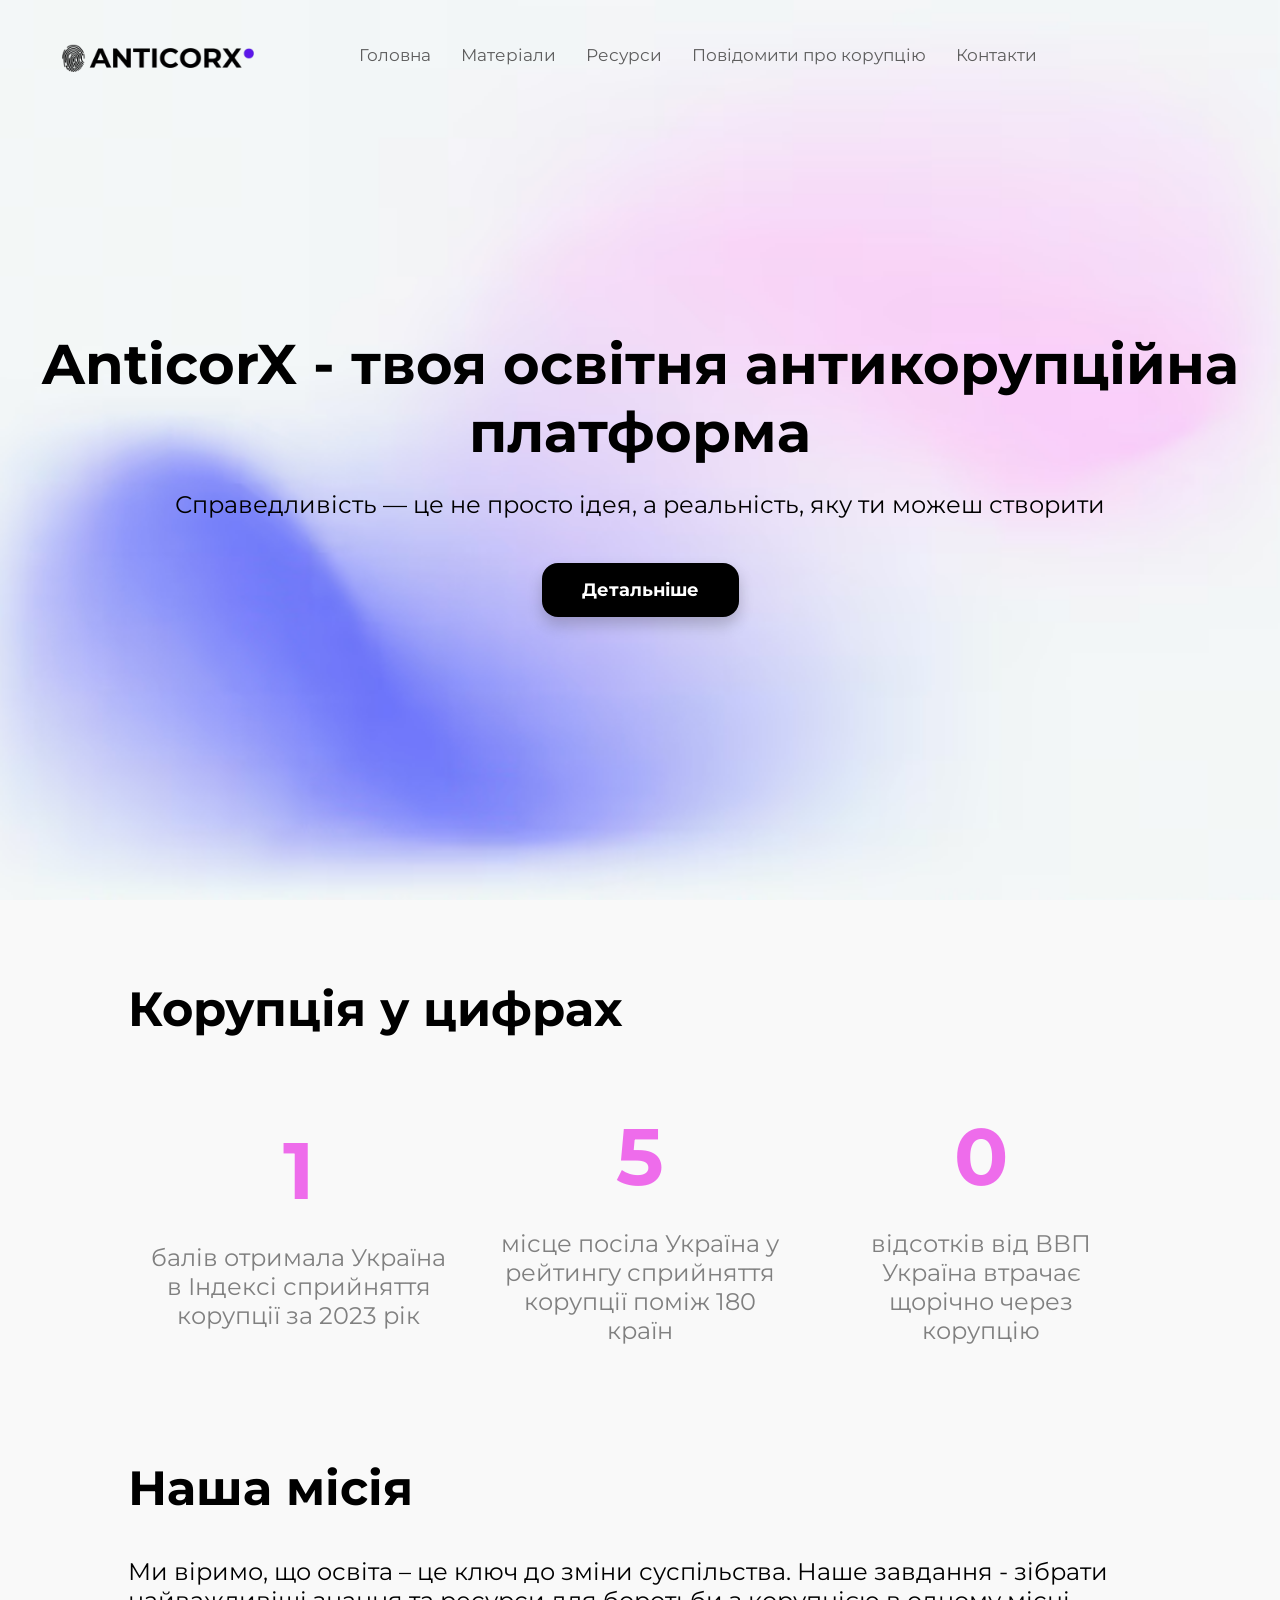
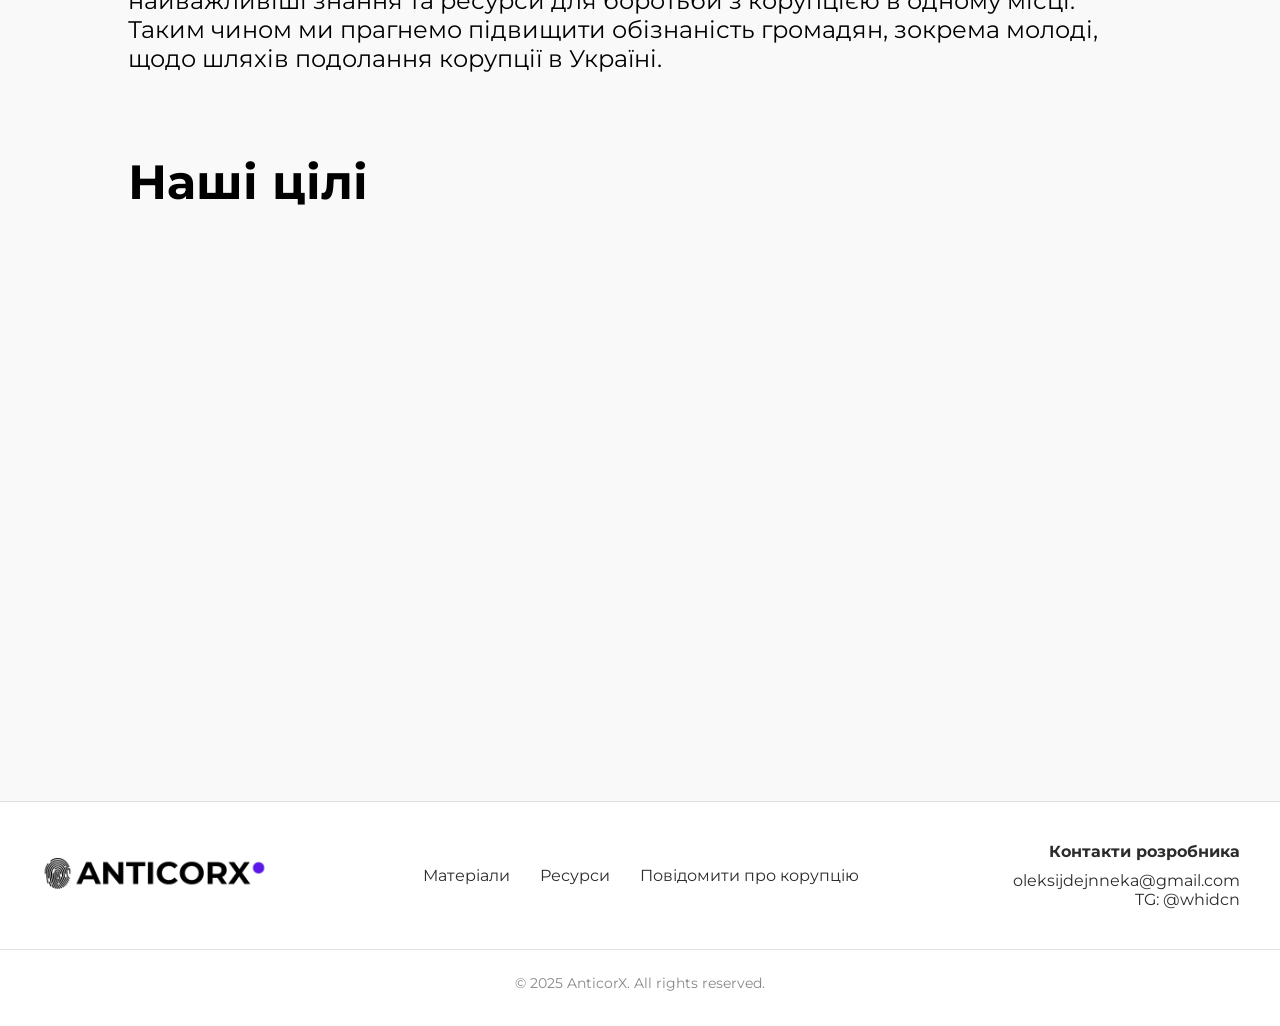
==== index.html @ a689f6eb "Initial commit: AnticorX web-based resource hub" ====
<!DOCTYPE html>
<html lang="uk">

<head>
    <meta charset="UTF-8">
    <meta name="viewport" content="width=device-width, initial-scale=1.0">
    <meta name="google-site-verification" content="HL-OrUdhGPOJaLDS77k-rAVB5PgA0BLqKfHzfxQETfY" />
    <title>AnticorX</title>
    <link rel="stylesheet" href="https://fonts.googleapis.com/css2?family=Montserrat:wght@400;700&display=swap">
    <link rel="stylesheet" href="styles.css">
</head>

<body>
    <header>
        <div class="logo"><a href="index.html"><img src="images/logo.png" alt="AnticorX Logo" width="200px"></a></div>
        <nav>
            <ul>
                
                <li><a href="#" onclick="showMain()">Головна</a></li>
                <li><a href="#" onclick="showMaterials()">Матеріали</a></li>
                <li><a href="#" onclick="showResources()">Ресурси</a></li>
                <li><a href="#" onclick="showReport()">Повідомити про корупцію</a></li>
                <li><a href="#contacts-target" class = "contacts">Контакти</a></li>
            </ul>
        </nav>
        <div class="language-switch">
            <!-- <a href="#" class="lang-switch" data-lang="ua">UA</a> | <a href="#" class="lang-switch" data-lang="en">EN</a> -->
        </div>
    </header>
    <main>
        <div id = "main-content">
            <section class="hero">
                <h1 class="hero-title">AnticorX - твоя освітня антикорупційна платформа</h1>
                <p class="description">
                    Справедливість — це не просто ідея, а реальність, яку ти можеш створити
                </p>
                <a href="#target-element" class="btn"><b>Детальніше</b></a>
            </section>
            
            <section id="target-element" class="content">
                <h2>Корупція у цифрах</h2>
                <section class="corruption-stats">
                    <div class="stat">
                        <div id="lost-amount" class="number">0</div>
                        <p>балів отримала Україна в Індексі сприйняття корупції за 2023 рік</p>
                    </div>
                    <div class="stat">
                        <div id="corruption-rank" class="number">0</div>
                        <p>місце посіла Україна у рейтингу сприйняття корупції поміж 180 країн</p>
                    </div>
                    <div class="stat">
                        <div id="percent-gdp" class="number">0</div>
                        <p>відсотків від ВВП Україна втрачає щорічно через корупцію</p>
                    </div>
                </section>

                <h2>Наша місія</h2>
                <p class = "mission-text">Ми віримо, що освіта – це ключ до зміни суспільства. Наше завдання - зібрати найважливіші знання та ресурси для боротьби з корупцією
                    в одному місці. Таким чином ми прагнемо підвищити обізнаність громадян, зокрема молоді, щодо шляхів подолання корупції в Україні.
                </p>
                <h2>Наші цілі</h2>
                <section class="goals">
                    <ul class="goal-list">
                        <li><span class="goal-number">01</span> <span class="goal-text">Підвищити обізнаність про методи боротьби із корупцією </span></li>
                        <li><span class="goal-number">02</span> <span class="goal-text">Надати доступ до освітніх матеріалів та ресурсів для боротьби з корупцією </span></li>
                        <li><span class="goal-number">03</span> <span class="goal-text">Надати практичні інструменти для боротьби з корупцією </span></li>
                        <li><span class="goal-number">04</span> <span class="goal-text">Підтримувати прозорість і доброчесність у суспільстві </span></li>
                        <li><span class="goal-number">05</span> <span class="goal-text">Надихати інших вирішувати глобальні проблеми </span></li>
                    </ul>
                </section>
            </section>
        </div>

        <div id="materials-content" style="display: none;">
            <h2 class = "materials-heading">Матеріали <span class="title-feature"> 😽 </span> </h2>
            <ul class="materials-list">
                <li>
                    <a href="https://youtu.be/6Ed2f9e9Wv0" target="_blank" class="material-link">
                        <div class="material-item">
                            <div class = "icon-container">
                                <img src="images/maxresdefault.jpg" alt="Video Icon" class="material-icon">
                            </div>
                            <div class="material-text">
                                <span class = "material-type">Відео</span>
                                <div class="material-title">Масштабна корупція в Україні: як знищити зло?</div>
                                <div class="material-description">
                                    За роки незалежності Україна була аутсайдером серед країн світу в Індексі сприйняття корупції. Досягнув свого апогею за
                                    часів Януковича: Україна була на 152 місці серед 180 країн. Ми вважалися найкорумпованішою країною Європи. Цим фактом
                                    вміло користувався Кремль, який через це вішав ярлик “недієздатної держави” та ставив під сумнів і доцільність
                                    української незалежності.
                                    <br><br>
                                    Корупція робила мільярдерами та мільйонерами невелику групу людей і водночас перетворювала на жебраків решту населення.
                                    Ключовий поворот у боротьбі з корупцією в Україні відбувся у 2014 році. Зламало ситуацію активне громадянське
                                    суспільство після Революції Гідності.
                                    <br><br>
                                    Це відео розповідає, чи дійсно Україна не може вилізти з пастки корупції, чи відбулися бодай якісь зміни і що
                                    чекає українців у майбутньому - безвихідь або процвітання.
                                </div>
                            </div>
                        </div>
                    </a>
                </li>
                <li>
                    <a href="https://osvita.diia.gov.ua/courses/from-statement-to-sentence" target="_blank" class="material-link">
                        <div class="material-item">
                            <div class="icon-container">
                                <img src="images/photo_2024-11-14_21-40-44.jpg" alt="Video Icon" class="material-icon">
                            </div>
                            <div class="material-text">
                                <span class="material-type">Освітній серіал</span>
                                <div class="material-title">Від заяви до вироку</div>
                                <div class="material-description">
                                    Серіал складається з 5 серій. Перша має назву “Хто розслідує корупцію в Україні”.
                                    <br>
                                    Завдяки йому ви дізнаєтесь, які органи правопорядку розслідують кримінальні корупційні правопорушення, коли та до кого
                                    варто звертатися. А також на прикладі історії звичайного громадянина зрозумієте, як захиститися від корупції в органах
                                    влади.
                                    <br><br>
                                    На основі конкретної історії всі охочі дізнаються, як має відбуватися розслідування і покарання корупції, і яку роль у
                                    таких розслідуваннях відіграє Національне антикорупційне бюро.
                                    <br><br>
                                    З головним героєм серіалу глядач пройде всі етапи: від повідомлення про корупцію і до винесення вироку судом.
                                </div>
                            </div>
                        </div>
                    </a>
                </li>
                <li>
                    <a href="https://podcasts.nv.ua/podcast/478-sekrety-nabu.html" target="_blank" class="material-link">
                        <div class="material-item">
                            <div class="icon-container">
                                <img src="images/1.jpg" alt="Video Icon" class="material-icon">
                            </div>
                            <div class="material-text">
                                <span class="material-type">Подкаст</span>
                                <div class="material-title">Секрети НАБУ</div>
                                <div class="material-description">
                                    Детективи Національного антикорупційного бюро України (НАБУ) розповідають про свої найгучніші розслідування.
                                    <br><br>
                                    
                                    Кожен тиждень – нове розслідування.
                                    
                                    <br><br>
                                    Ведучий – Олексій Тарасов
                                </div>
                            </div>
                        </div>
                    </a>
                </li>
                <li>
                    <a href="https://www.pravda.com.ua/news/2024/01/30/7439496/" target="_blank" class="material-link">
                        <div class="material-item">
                            <div class="icon-container">
                                <img src="images/304a383-opera--------2024-01-30-111414-cpi_690x387.ti-ukraine_690x387.org_690x387.jpg" alt="Video Icon" class="material-icon">
                            </div>
                            <div class="material-text">
                                <span class="material-type">Стаття</span>
                                <div class="material-title">Індекс сприйняття корупції: Україна показала одну з кращих динамік у світі за рік   </div>
                                <div class="material-description">
                                    36 балів зі 100 можливих отримала Україна в Індексі сприйняття корупції за 2023 рік, і тепер наша країна посідає 104
                                    місце поміж 180 країн.
                                    <br><br>
                                    Зростання України на 3 бали – один із найкращих результатів за минулий рік у світі. Також Україна стала однією з 17
                                    країн в цьогорічному СРІ, що продемонстрували свій найкращий показник за увесь час.
                                    <br><br>
                                    З часів Революції Гідності і початком великого реформування за 10 років Україна додала загалом 11 балів
                                </div>
                            </div>
                        </div>
                    </a>
                </li>
                <li>
                    <!-- <a href="" target="_blank" class="material-link"> -->
                    <div class="material-item">
                        <div class="icon-container">
                            <img src="images/1590145.jpg" alt="Video Icon" class="material-icon">
                        </div>
                        <div class="material-text">
                            <span class="material-type">Фільм</span>
                            <div class="material-title">"Пральня" (The Laundromat, 2019)</div>
                            <div class="material-description">
                                Фільм про корупцію, у якому до рук журналістів потрапили документи, які містять інформацію про офшорні
                                рахунки безлічі нинішніх та колишніх світових
                                лідерів, високопосадовців та відомих людей зі світу мистецтва та спорту.
                            </div>
                        </div>
                    </div>
                    </a>
                </li>
                <li>
                    <a href="https://www.pravda.com.ua/news/2023/10/25/7425617/" target="_blank" class="material-link">
                        <div class="material-item">
                            <div class="icon-container">
                                <img src="images/53e0524-habar690.jpg"
                                    alt="Video Icon" class="material-icon">
                            </div>
                            <div class="material-text">
                                <span class="material-type">Стаття</span>
                                <div class="material-title">Більшість українців бачать позитивні зрушення у боротьбі з корупцією</div>
                                <div class="material-description">
                                    Більшість українців − 59% − вважають, що в Україні дійсно є спроби боротися з корупцією та позитивні зрушення. Водночас
                                    істотна частка респондентів обирали варіант відповіді, що останні справи є свідченням "безнадійної корумпованості
                                    України і позитивних змін немає" (34%)
                                </div>
                            </div>
                        </div>
                    </a>
                </li>   
                
                <li>
                    <a href="https://www.youtube.com/watch?v=Pv_CvkiItFQ" target="_blank" class="material-link">
                        <div class="material-item">
                            <div class="icon-container">
                                <img src="images/maxresdefault (3).jpg" alt="Video Icon" class="material-icon">
                            </div>
                            <div class="material-text">
                                <span class="material-type">Відео</span>
                                <div class="material-title">Приватизація без олігархів: як прозоро продати держвласність?</div>
                                <div class="material-description">
                                    Безпрецедентний успіх – перший онлайн-аукціон з великої приватизації відбувся 18 вересня. Вартість готелю «Україна»
                                    стартувала з 1,05 млрд грн. За лот змагалися три учасники. Переможець запропонував понад 2,5 млрд грн – у 2,4 рази
                                    більше стартової ціни.
                                    <br><br>
                                    Приватизація завжди супроводжувалася високими ризиками. Вона обіцяла оптимізувати державне майно і наповнити бюджет, але
                                    насправді стає ареною, де стикаються інтереси влади та бізнесу. Держава не повинна управляти підприємствами у тих
                                    сферах, де ринок здатен діяти ефективніше. Приватний власник зацікавлений у покращенні свого продукту, щоб конкурувати з
                                    іншими. Для інвесторів важливими є прозорі ринкові умови, зрозумілі правила та реальна можливість змагатися на рівних.
                                    Тому приватизація – це справжня перевірка готовності держави відійти в сторону, віддавши ринку право розподілу ресурсів,
                                    адже саме ринок, а не держава, є найкращим механізмом для цього.
                                    <br><br>
                                    Відео розповідає про нову еру приватизації, де завдяки сучасним технологіям, унікальним інноваційним рішенням, та прозорим
                                    процесам, було створено нові правила гри. Тож, як державні активи можуть стати доступними для кожного інвестора без
                                    корупції, закулісних схем та прихованих інтересів; чи можуть нові підходи до приватизації стимулювати економіку та
                                    створити можливості для залучення інвестицій?
                                </div>
                            </div>
                        </div>
                    </a>
                </li>
                <li>
                    <a href="https://antac.org.ua/news/konfiskovane-mezhyhir-ia-yanukovycha-ta-200-vyrokiv-iakymy-buly-pershi-5-rokiv-roboty-antykorsudu/" target="_blank" class="material-link">
                        <div class="material-item">
                            <div class="icon-container">
                                <img src="images/vaks3-960x720.jpg" alt="Video Icon" class="material-icon">
                            </div>
                            <div class="material-text">
                                <span class="material-type">Стаття</span>
                                <div class="material-title">Конфісковане Межигір’я Януковича та 200+ вироків: якими були перші 5 років роботи Антикорсуду</div>
                                <div class="material-description">
                                    У вересні Вищому антикорупційному суду виповнилось 5 років. ВАКС запрацював у 2019 році. 
                       
                                    До створення ВАКС за 4 роки (з 2016 по 2019) в справах НАБУ суди ухвалили всього 33 вироки, майже всі з яких були
                                    ухвалені на підставі угод про визнання фігурантами своєї вини, і лише 2 вироки – із реальним позбавленням волі. Як
                                    бачимо, за один рік роботи ВАКС ухвалює більше вироків у справах НАБУ, ніж інші суди за 4 роки.
                                </div>
                            </div>
                        </div>
                    </a>
                </li>
                <li>
                    <a href="https://www.youtube.com/watch?v=zDLecfjv47c"
                        target="_blank" class="material-link">
                        <div class="material-item">
                            <div class="icon-container">
                                <img src="images/maxresdefault (4).jpg" alt="Video Icon" class="material-icon">
                            </div>
                            <div class="material-text">
                                <span class="material-type">Відео</span>
                                <div class="material-title">Радянський корупційний спадок | (Анти)корупційні хроніки
                                </div>
                                <div class="material-description">
                                    Корупція в Радянському Союзі була! Саме з того періоду нам відомі такі слова як «блат» і «спекуляція». А боротьба з
                                    корупцією в Союзі часто ставила за мету викорінити незгодних і в цілому працювала на державу, а не на право. Наприклад,
                                    «протидія» розкраданню соціалістичної власності у вигляді сумнозвісного «закон про п’ять колосків» розпочала геноцид
                                    українців — Голодомор 1932-1933 років… До того ж корупція у СРСР породжувала справжні соціальні катаклізми, що зрештою
                                    призвело до його розпаду, а от корупція не зникла, адже передалась у спадок.
                                </div>
                            </div>
                        </div>
                    </a>
                </li>
                <li>
                    <a href="https://www.youtube.com/watch?v=FCQF1kgugWo" target="_blank" class="material-link">
                        <div class="material-item">
                            <div class="icon-container">
                                <img src="images/maxresdefault (5).jpg" alt="Video Icon" class="material-icon">
                            </div>
                            <div class="material-text">
                                <span class="material-type">Відео</span>
                                <div class="material-title">Тисяча замість розвитку. Чому масові виплати не рятують економіку?
                                </div>
                                <div class="material-description">
                                    Здавалося б — "безплатні" гроші це завжди добре. Але українці
                                    прохолодно зустріли цю ініціативу, і не дарма. Звідки взялися гроші на ці виплати? Коштом яких програм їх профінансують?
                                    Чому економісти застерігають про можливе прискорення інфляції? Відео розбирає попередні випадки масових виплат населенню —
                                    від "Юліної тисячі" до COVID-виплат у світі, та аналізує їх реальні наслідки для економіки. Чому популістські роздачі
                                    грошей ніколи не приводили до економічного дива, і які альтернативні шляхи використання цих коштів могли б дати кращий
                                    результат для розвитку України?
                                </div>
                            </div>
                        </div>
                    </a>
                </li>
            </ul>
        </div>

        <div id="resources-content" style="display: none;">
            <h2 class="materials-heading"> Ресурси <span class="title-feature"> 😼 </span></h2>
            <ul class="materials-list">
                <li>
                    <a href="https://antac.org.ua/" target="_blank" class="material-link">
                        <div class="material-item">
                            <div class="icon-container">
                                <img src="images/tspk.png" alt="Video Icon" class="material-icon">
                            </div>
                            <div class="material-text">
                                <!-- <span class="material-type">Відео</span> -->
                                <div class="material-title">Центр Протидії Корупції</div>
                                <div class="material-description">
                                    Центр протидії корупції (ЦПК) — українська громадська організація, створена у 2012 році українським громадським діячем,
                                    головою правління організації Віталієм Шабуніним та виконавчим директором ЦПК Дар'єю Каленюк. Організація фінансується
                                    завдяки підтримці міжнародних донорів.
                                    <br><br>
                                    Напрямки діяльності організації: розробка та адвокатування законопроєктів, ініціювання розгляду законів про Національне
                                    антикорупційне бюро України, контроль над держзакупівлями, виявлення та запобігання корупційних схем під час закупівлі
                                    ліків, контроль над держзакупівлями, створення відкритого держреєстру бенефіціарних власників юридичних осіб та
                                    відкриття доступу до реєстрів майна, запуск системи електронного декларування.
                                    
                                </div>
                            </div>
                        </div>
                    </a>
                </li>

                <li>
                    <a href="https://ti-ukraine.org/" target="_blank" class="material-link">
                        <div class="material-item">
                            <div class="icon-container">
                                <img src="images/images.jpg" alt="Video Icon" class="material-icon">
                            </div>
                            <div class="material-text">
                                <!-- <span class="material-type">Відео</span> -->
                                <div class="material-title">Transparency International Ukraine</div>
                                <div class="material-description">
                                    Transparency International – антикорупційна організація, яку 1993 року в Берліні заснував ексдиректор Світового банку
                                    Пітер Айґен. Зараз головою правління ТІ є Делія Феррейра Рубіо. Transparency International присутня більш ніж у 110
                                    країнах світу. Організація найбільш відома Індексом сприйняття корупції та Глобальним корупційним барометром.
                                    <br><br>
                                    За даними Звіту Global Go To Think Index Tank за 2017 рік, Transparency International була на 51-му місці зі 173 в
                                    рейтингу світових аналітичних центрів (think tanks). І на першому місці серед 65 світових аналітичних установ, що
                                    займаються темою Відкритого та належного урядування.

                
                                </div>
                            </div>
                        </div>
                    </a>
                </li>

                <li>
                    <a href="https://dejure.foundation/" target="_blank" class="material-link">
                        <div class="material-item">
                            <div class="icon-container">
                                <img src="images/Dejure-logo-trasparent-bgd-small.png" alt="Video Icon" class="material-icon">
                            </div>
                            <div class="material-text">
                                <!-- <span class="material-type">Відео</span> -->
                                <div class="material-title">DEJURE Foundation</div>
                                <div class="material-description">
                                    Фундація DEJURE — це аналітичний центр прямої дії, створений у 2016 році для сприяння розвитку правовладдя (верховенства
                                    права) та реформ у сфері правосуддя в Україні.
                                    <br><br>
                                    У назві організації — перші літери слів DEMOCRACY, JUSTICE, REFORMS, з яких складається поняття DE JURE, латиною —
                                    «згідно з правом». Це відображає нашу філософію: справжня демократія в Україні можлива тільки з дієвим правосуддям, шлях
                                    до якого лежить через структурні реформи.
                
                
                                </div>
                            </div>
                        </div>
                    </a>
                </li>

                <li>
                    <a href="https://prozorro.gov.ua/uk" target="_blank" class="material-link">
                        <div class="material-item">
                            <div class="icon-container">
                                <img src="images/images.png" alt="Video Icon" class="material-icon">
                            </div>
                            <div class="material-text">
                                <!-- <span class="material-type">Відео</span> -->
                                <div class="material-title">Prozorro</div>
                                <div class="material-description">
                                    Prozorro — електронна система публічних закупівель, де державні та
                                    комунальні замовники оголошують тендери на закупівлю товарів, робіт і послуг, а представники бізнесу змагаються на
                                    торгах за можливість стати постачальником держави.
                                    <br><br>
                                    З 1 квітня 2016 року система Prozorro є обов'язковою для центральних органів влади та монополістів, а з 1 серпня — для
                                    всіх інших державних замовників.
                
                
                                </div>
                            </div>
                        </div>
                    </a>
                </li>

                <li>
                    <a href="https://dozorro.org/" target="_blank" class="material-link">
                        <div class="material-item">
                            <div class="icon-container">
                                <img src="images/images (1).png" alt="Video Icon" class="material-icon">
                            </div>
                            <div class="material-text">
                                <!-- <span class="material-type">Відео</span> -->
                                <div class="material-title">DOZORRO</div>
                                <div class="material-description">
                                    Моніторинговий портал Dozorro – це платформа, де кожен учасник системи (постачальник, замовник, контролюючий орган,
                                    громадянин) може дати зворотній зв’язок державному замовнику чи постачальнику, обговорити та оцінити умови конкретної
                                    закупівлі, проаналізувати закупівлі окремого державного органу чи установи, підготувати та подати офіційне звернення до
                                    контролюючих органів та багато іншого.
                
                
                                </div>
                            </div>
                        </div>
                    </a>
                </li>

                <li>
                    <a href= "https://youcontrol.com.ua/" target="_blank" class="material-link">
                        <div class="material-item">
                            <div class="icon-container">
                                <img src="images/images (2).png" alt="Video Icon" class="material-icon">
                            </div>
                            <div class="material-text">
                                <!-- <span class="material-type">Відео</span> -->
                                <div class="material-title">YouControl</div>
                                <div class="material-description">
                                    YouControl — українська аналітична онлайн-система для бізнесової аналітики, конкурентної розвідки та перевірки
                                    контрагентів. Також однойменна українська ІТ-компанія, що розробила та розвиває цю систему та сервіси на основі
                                    відкритих даних.
                
                
                                </div>
                            </div>
                        </div>
                    </a>
                </li>

                <li>
                    <a href="https://opendatabot.ua/" target="_blank" class="material-link">
                        <div class="material-item">
                            <div class="icon-container">
                                <img src="images/vertical.png" alt="Video Icon" class="material-icon">
                            </div>
                            <div class="material-text">
                                <!-- <span class="material-type">Відео</span> -->
                                <div class="material-title">OpenDataBot</div>
                                <div class="material-description">
                                    Опендатабот — це українська компанія, що надає доступ до державних даних з основних публічних реєстрів
                                    для громадян та бізнесу.
                                    
                                    Для громадян доступні сервіси сповіщень про борги та суди, перевірка даних для захисту від шахраїв, перевірка транспорту
                                    та нерухомості.
                                    <br><br>

                                    На базі Опендатабот створюються різноманітні ІТ-сервіси, які дозволяють захистити компанії від рейдерських захоплень,
                                    контролювати контрагентів та турбуватися про співробітників. Дані платформи доступні через API в будь-яких CRM/ERP
                                    системах.
                
                
                                </div>
                            </div>
                        </div>
                    </a>
                </li>

                <li>
                    <a href="https://nazk.gov.ua/uk/" target="_blank" class="material-link">
                        <div class="material-item">
                            <div class="icon-container">
                                <img src="images/logo (1).png" alt="Video Icon" class="material-icon">
                            </div>
                            <div class="material-text">
                                <!-- <span class="material-type">Відео</span> -->
                                <div class="material-title">Національне агентство з питань запобігання корупції</div>
                                <div class="material-description">
                                    Національне агентство з питань запобігання корупції (НАЗК) — центральний орган виконавчої влади України зі спеціальним
                                    статусом, який забезпечує формування та реалізує державну антикорупційну політику.
                                    <br><br>
                                    Національне агентство з питань запобігання корупції має превентивну функцію, зокрема щодо перевірки декларацій державних
                                    службовців і стилю їх життя, розкриття будь-якої інформації з приводу фактів корупції чи зловживання посадою. Запуск
                                    роботи антикорупційного агентства було однією з вимог Європейського Союзу для безвізового режиму з Україною.
                
                                </div>
                            </div>
                        </div>
                    </a>
                </li>

                <li>
                    <a href="https://nabu.gov.ua/" target="_blank" class="material-link">
                        <div class="material-item">
                            <div class="icon-container">
                                <img src="images/nab_logo_ua.jpg" alt="Video Icon" class="material-icon">
                            </div>
                            <div class="material-text">
                                <!-- <span class="material-type">Відео</span> -->
                                <div class="material-title">Національне антикорупційне бюро України</div>
                                <div class="material-description">
                                    Націона́льне антикорупці́йне бюро́ Украї́ни (НАБУ) — центральний орган виконавчої влади із спеціальним статусом, на
                                    який покладається попередження, виявлення, припинення, розслідування та розкриття корупційних та інших кримінальних
                                    правопорушень, віднесених до його підслідності, а також запобігання вчиненню нових.
                                    <br><br>
                
                                </div>
                            </div>
                        </div>
                    </a>
                </li>

                <li>
                    <a href="https://clarity-project.info/" target="_blank" class="material-link">
                        <div class="material-item">
                            <div class="icon-container">
                                <img src="images/images (3).png" alt="Video Icon" class="material-icon">
                            </div>
                            <div class="material-text">
                                <!-- <span class="material-type">Відео</span> -->
                                <div class="material-title">Clarity Project</div>
                                <div class="material-description">
                                    Clarity Project - це одна з найбільших в Україні аналітичних платформ на базі відкритих даних, якою щомісяця
                                    користується біля 600 тисяч відвідувачів.
                
                
                                </div>
                            </div>
                        </div>
                    </a>
                </li>

            </ul>
        </div>

        
            <div id="report-content" style = "display: none;">
                <section id="target-element" class="content">
                    <br></br>
                    <h2>🛡️ Зупини корупцію</h2>
                    <p class = "report-content">
                        
                        Якщо ти став свідком корупції або маєш докази зловживань — не мовчи.
                        Твій голос може змінити систему. AnticorX допомагає зробити це безпечно, грамотно й ефективно.
                    </p>
                    <h2>🔍 Як повідомити</h2>
                    <p class="report-content">
                        
                        1. Підготуй короткий опис події: хто, що, коли, де і як сталося.
                        <br><br>
                        
                        2. Додай докази, якщо маєш — фото, документи, переписку чи відео.
                        
                        <br><br>
                        3. Вибери, як подати повідомлення:
                        <br><br>
                        Анонімно через офіційний портал НАЗК: <br>
                        👉 <a href = "https://whistleblowers.nazk.gov.ua/#/" target="_blank"> Єдиний портал повідомлень викривачів (НАЗК)</a>
                        <br><br>
                        До Національного антикорупційного бюро (НАБУ): <br>
                        👉 <a href="https://nabu.gov.ua/activity/nayposhyrenishi-zapytannya/povidomlennia-pro-kriminalni-pravoporushennia-abo-neobgruntovani-aktivi/" target="_blank">Форма повідомлення на сайті НАБУ </a>
                        <br><br>
                        Або надішли електронного листа до НАЗК: <br>
                        📧 anticor_reports@nazk.gov.ua
                    </p>
                    <h2>⚙️ Як захистити себе</h2>
                    <p class="report-content">
                    
                        Ти маєш право на анонімність — офіційні органи зобов’язані не розголошувати твої дані.

                        <br><br>
                    
                        Якщо ти викривач, держава гарантує захист від переслідування (згідно із Законом України «Про запобігання корупції»).

                    
                        <br><br>
                        Не надсилай фото чи документи, що містять твої особисті дані, якщо хочеш залишитися анонімним.
                        <br><br>
                        Можеш видалити метадані з фото перед надсиланням (EXIF-дані).
                    </p>
                    <h2>🧩 Поради для ефективного повідомлення</h2>
                    <p class="report-content">
                    
                        Будь конкретним і стислим: тільки факти, без емоцій.

                        <br><br>
                    
                        Якщо маєш документи — вкажи джерело (наприклад: «копія наказу №_ від _»).
                    
                        <br><br>
                        Збережи копії доказів у себе.
                        <br><br>
                        Не повідомляй неправдиву інформацію — це може мати правові наслідки.
                    </p>
                    <h2>❓ Часті запитання</h2>
                    <p class="report-content">
                    
                        Чи можу я залишитися анонімним? <br>
                        Так. Ти можеш подати повідомлення без вказівки імені чи контактів.
                        <br><br>
                    Чи нададуть мені статус викривача? <br>
                    Так, якщо ти розкрив інформацію про корупційне правопорушення і готовий ідентифікувати себе. Детальніше на сайті НАЗК.

                    
                        <br><br>
                        Скільки часу розглядають повідомлення?<br>
                        Зазвичай попередній розгляд займає до 10 днів, але офіційні органи можуть продовжити перевірку при необхідності.
                    </p>
                    <h2>⚖️ Відмова від відповідальності</h2>
                    <p class="report-content">
                    
                        AnticorX — незалежна просвітницька платформа.
                        Ми не є державним органом і не здійснюємо офіційних розслідувань.
                        Ми допомагаємо громадянам правильно та безпечно підготувати повідомлення і звернутися до компетентних органів.
                     </p>
                 </section>
            </div>
        

    </main>
    

    <footer>
        <div id = "contacts-target" class="footer-content">
            <div class="footer-logo">
                <a href="index.html"><img src="images/logo.png" alt="AnticorX Logo"></a>
            </div>
            <div class="footer-links">
                <ul>
                    <li><a href="#" onclick="showMaterials()">Матеріали</a></li>
                    <li><a href="#" onclick="showResources()">Ресурси</a></li>
                    <li><a href="#" onclick="showReport()">Повідомити про корупцію</a></li>
                </ul>
            </div>
            <div class="footer-contact">
                <p>Контакти розробника</p>
                <a href="mailto:oleksijdejnneka@gmail.com">oleksijdejnneka@gmail.com</a>
                <br>
                 TG: <a href="https://t.me/whidcn">@whidcn </a>
            </div>
        </div>
        <div class="footer-bottom">
            <p>&copy; 2025 AnticorX. All rights reserved.</p>
        </div>
    </footer>


    <script src="script.js"></script>
    <script>
        // Header scroll animation
        document.addEventListener('scroll', function () {
                const header = document.querySelector('header');
                if (window.scrollY > 0) {
                    header.classList.add('scrolled');
                } else {
                    header.classList.remove('scrolled');
                }
            });
            
        // Кнопка Детальніше
        document.querySelector('.btn').addEventListener('click', function (e) {
                e.preventDefault();
                const targetElement = document.querySelector(this.getAttribute('href'));
                const offset = 110; // Відступ від верху

                window.scrollTo({
                    top: targetElement.offsetTop - offset,
                    behavior: 'smooth'
                });
            });
        
        // Кнопка контакти
        document.querySelector('.contacts').addEventListener('click', function (e) {
                e.preventDefault();
                const targetElement = document.querySelector(this.getAttribute('href'));
                const offset = 110; // Відступ від верху

                window.scrollTo({
                    top: targetElement.offsetTop - offset,
                    behavior: 'smooth'
                });
            });

        // Функція для анімації підрахунку цифр
            function animateValue(id, start, end, duration) {
                let startTimestamp = null;
                const step = (timestamp) => {
                    if (!startTimestamp) startTimestamp = timestamp;
                    const progress = Math.min((timestamp - startTimestamp) / duration, 1);
                    document.getElementById(id).innerText = Math.floor(progress * (end - start) + start);
                    if (progress < 1) {
                        window.requestAnimationFrame(step);
                    }
                };
                window.requestAnimationFrame(step);
            }

            // Функція для запуску анімації при потраплянні в зону видимості
            function onIntersection(entries, observer) {
                entries.forEach(entry => {
                    if (entry.isIntersecting) {
                        animateValue("lost-amount", 0, 36, 2000);  // 5 мільярдів
                        animateValue("corruption-rank", 0, 104, 2000);  // 122 місце
                        animateValue("percent-gdp", 0, 10, 2000);  // 10% ВВП
                        observer.disconnect();  // Вимикаємо спостерігач після виконання
                    }
                });
            }

            // Налаштування Intersection Observer
            document.addEventListener('DOMContentLoaded', function () {
                const observer = new IntersectionObserver(onIntersection, {
                    threshold: 0.5  // Запускати анімацію, коли 50% секції видно
                });

                // Початок спостереження за секцією з цифрами
                const statsSection = document.querySelector('.corruption-stats');
                observer.observe(statsSection);
            });
            
            // Mission animation
            document.addEventListener('DOMContentLoaded', function () {
                    const missionText = document.querySelector('.mission-text');

                    function handleScroll() {
                        const rect = missionText.getBoundingClientRect();
                        if (rect.top < window.innerHeight && rect.bottom >= 0) {
                            missionText.classList.add('in-view');
                        }
                    }

                    window.addEventListener('scroll', handleScroll);
                    handleScroll(); // To check initial position
                });

            // Goals animation
            document.addEventListener('DOMContentLoaded', function () {
                    const goalItems = document.querySelectorAll('.goal-list li');

                    function handleScroll() {
                        goalItems.forEach((item) => {
                            const rect = item.getBoundingClientRect();
                            if (rect.top < window.innerHeight && rect.bottom >= 0) {
                                item.classList.add('in-view');
                            }
                        });
                    }

                    window.addEventListener('scroll', handleScroll);
                    handleScroll(); // To check initial position
                });
            
            // Hide main content and show materials content
            function showMain() {
                    document.getElementById("main-content").style.display = "block";
                    document.getElementById("materials-content").style.display = "none";
                    document.getElementById("resources-content").style.display = "none";
                    document.getElementById("report-content").style.display = "none";
                }

            function showMaterials() {
                    document.getElementById("resources-content").style.display = "none";
                    document.getElementById("main-content").style.display = "none";
                    document.getElementById("materials-content").style.display = "block";
                    document.getElementById("report-content").style.display = "none";
                    
                }

            // Hide all the content and show resources content
            function showResources() {
                    document.getElementById("main-content").style.display = "none";
                    document.getElementById("materials-content").style.display = "none";
                    document.getElementById("resources-content").style.display = "block";
                    document.getElementById("report-content").style.display = "none";
                }
            
            // Hide all the content and show report content
            function showReport() {
                    
                    document.getElementById("materials-content").style.display = "none";
                    document.getElementById("resources-content").style.display = "none";
                    document.getElementById("main-content").style.display = "none";
                    document.getElementById("report-content").style.display = "block";
                }



    </script>
</body>

</html>
---- styles.css ----
body {
    font-family: 'Montserrat', Arial, sans-serif;
    margin: 0;
    padding: 0;
    /* background: linear-gradient(180deg, #ee6ceb, #3cacdc); */
    /* background-image: url('gr.png'); */
    /* background-size: 400% 400%;
    animation: gradient 100s ease infinite;
    height: 100vh; */
    background-size: cover;
    background-position: bottom 10px right 20px;
    background-repeat: no-repeat;
}

header,
nav,
.hero,
.content,
.btn {
    font-family: 'Montserrat', Arial, sans-serif;
}

@keyframes gradient {
    0% {
        background-position: 0% 50%;
    }

    50% {
        background-position: 100% 50%;
    }

    100% {
        background-position: 0% 50%;
    }
}

header {
    position: fixed;
    width: 100%;
    top: 0;
    left: 0;
    background-color: transparent;
    display: flex;
    justify-content: space-between;
    align-items: center;
    padding: 10px 20px;
    transition: background-color 0.3s ease, top 0.3s ease, box-shadow 0.3s ease;
    height: 6rem;
    padding: .6rem .6rem .6rem 2.4rem;
    border-radius: 0;
    box-shadow: none;
    z-index: 1000;
}

header.scrolled {
    background-color: white;
    top: 35px;
    border-radius: 30px;
    box-shadow: 0 55rem 22rem #00000003, 0 31rem 19rem #0000000d, 0 14rem 14rem #00000017, 0 0rem 7.5rem #0000001a, 0 0 #0000001a;
    margin-left: 35px;
    height: 10%;
    width: 92%;
    .language-switch {
        margin-right: 1.5%;
    }
    .logo {
        margin-left: 0;
        
    }
    nav ul li a { 
        color: black;
    }
    .language-switch a { 
        color: black;
    }
    nav ul li a::before { 
        background-color: black;
    }    
}

.logo {
    margin-left: 20px;
    margin-top: 5px;
    /* width: 75px; */
}



nav {
    flex-grow: 1;
    text-align: center;
    padding-right: 90px;
}

nav ul {
    list-style: none;
    display: flex;
    justify-content: center;
    margin: 0;
    padding: 0;
}

nav ul li {
    margin: 0 15px;
    position: relative;
}

nav ul li a {
    text-decoration: none;
    color: rgb(93, 93, 93);
    /* color: black; */
    font-size: 17px;
    position: relative;
    display: inline-block;
    padding-bottom: 5px;
}

nav ul li a::before {
    content: '';
    position: absolute;
    left: 0;
    bottom: 0;
    width: 100%;
    height: 2px;
    background-color: rgb(93, 93, 93);
    transform: scaleX(0);
    transform-origin: bottom right;
    transition: transform 0.3s ease;
}

nav ul li a:hover::before {
    transform: scaleX(1);
    transform-origin: bottom left;
}

.language-switch {
    font-size: 18px;
    margin-right: 90px;
}

.language-switch a {
    text-decoration: none;
    color: gray;
    margin: 0 5px;
}

.hero {
    display: flex;
    flex-direction: column;
    justify-content: center;
    align-items: center;
    height: 100vh;
    background-image: url('images/gr.png');
    background-size: cover;
    background-position: top;
    background-repeat: no-repeat;
    color: black;
    text-align: center;
}

.hero h1 {
    font-size: 56px;
    margin-bottom: 24px;
}


.hero.lang-en {
    display: none;
}

.hero.lang-ua {
    display: flex;
}

.description {
    font-size: 24px;
    margin-top: 0;
    margin-bottom: 44px;
}

.btn {
    padding: 16px 40px;
    font-size: 18px;
    color: white;
    background-color: black;
    text-decoration: none;
    border-radius: 16px;
    transition: background-color 0.3s ease, transform 0.3s ease, box-shadow 0.3s ease;
    position: relative;
    box-shadow: 0 8px 15px rgba(0, 0, 0, 0.2);
}

.btn:hover {
    background-color: white;
    color: black;
    transform: translateY(-5px);
    box-shadow: 0 16px 30px rgba(0, 0, 0, 0.2);
}

.content {
    padding-left: 10%;
    padding-right: 10%;
    padding-top: 40px;
    padding-bottom: 40px;
    background-color: #f9f9f9;
}

.content h2 {
    font-size: 48px;
    margin-bottom: 40px;
}

.content p {
    font-size: 24px;
    padding-bottom: 40px;
}

.corruption-stats {
    display: flex;
    justify-content: space-around;
    align-items: center;
    text-align: center;
    margin: 50px 0;
}

.stat {
    flex: 1;
    margin: 20px;
    margin-bottom: 0;
    font-size: 16px;
    color: grey;
}

.number {
    font-size: 80px;
    color: #ee6ceb;
    margin-bottom: 10px;
    font-weight: bold;
}

/* Mission */
.mission-text {
    opacity: 0;
    filter: blur(10px);
    transition: opacity 0.6s ease, filter 0.6s ease;
}

.mission-text.in-view {
    opacity: 1;
    filter: blur(0);
}

/* Goals */
.goals {
    padding: 20px;
}

.goals h2 {
    font-size: 20px;
    color: #000;
}

.goal-list {
    list-style: none;
    padding: 0;
    margin: 0;
}

.goal-list li {
    display: flex;
    align-items: flex-start;
    font-size: 24px;
    color: #333;
    margin-bottom: 24px;
    opacity: 0;
    transform: translateY(50px);
    transition: opacity 0.6s ease, transform 0.6s ease;
}

.goal-number {
    font-weight: bold;
    font-size: 56px;
    color: blueviolet;
    margin-right: 24px;
    margin-bottom: 0px;
}

.goal-text {
    flex-grow: 1;
    margin-top: 20px;
}

.goal-list li.in-view {
    opacity: 1;
    transform: translateY(0);
}

/* Footer */
footer {
    background-color: #ffffff;
    color: #2c2c2c;
    padding: 20px 0;
    text-align: center;
    border-top: 1px solid #e0e0e0;
}

.footer-content {
    display: flex;
    justify-content: space-between;
    align-items: center;
    flex-wrap: wrap;
    padding: 20px 40px;
    max-width: 1200px;
    margin: 0 auto;
}

.footer-logo img {
    max-height: 32px;
}

.footer-links ul {
    list-style: none;
    padding: 0;
    margin: 0;
    display: flex;
    justify-content: center;
    gap: 30px;
}

.footer-links ul li {
    margin: 0;
}

.footer-links ul li a {
    color: #2c2c2c;
    text-decoration: none;
    transition: color 0.3s ease;
}

.footer-links ul li a:hover {
    color: #ee6ceb;
}

.footer-contact {
    text-align: right;
}

.footer-contact p {
    margin: 0 0 10px;
    font-weight: bold;
}

.footer-contact a {
    color: #2c2c2c;
    text-decoration: none;
    transition: color 0.3s ease;
}

.footer-contact a:hover {
    color: #ee6ceb;
}

.footer-bottom {
    border-top: 1px solid #e0e0e0;
    padding-top: 10px;
    margin-top: 20px;
    font-size: 14px;
    color: #888888;
}

.materials-content {
    margin-top: 200%;
    padding-left: 10%;
     padding-right: 10%;
    padding-bottom: 40px;
        background-color: #f9f9f9;
        
}

.materials-heading {
    font-size: 48px;
    margin-top: 120px;
    padding-left: 10%;
    padding-right: 10%;
    padding-bottom: 16px;
    text-align: center;
}

.materials-list {
    list-style: none;
    padding: 0;
    padding-left: 10%;
    padding-right: 10%;
}

.material-link {
    text-decoration: none;
    color: inherit;
}

.material-item {
    display: flex;
    align-items: center;
    padding: 30px 25px;
    border: 1px solid #e0e0e0;
    border-radius: 15px;
    margin-bottom: 20px;
    background-color: #fff;
    transition: box-shadow 0.3s ease, transform 0.3s ease;
    /* height: 200px; */
    /* overflow-y: auto; */
    height: 248px;

    /* Increase height */
}

.material-item:hover {
    box-shadow: 0px 6px 12px rgba(0, 0, 0, 0.1);
    transform: translateY(-4px);
}

.material-icon {
    /* width: 332px; */
    height: 200px;
    width: auto;
    margin-right: 20px;
    border-radius: 15px; /* Округляє краї фото */
    object-fit: cover;
    overflow: hidden;
}

.material-text {
    display: flex;
    flex-direction: column;
    justify-content: center;
    padding-left: 16px;
    max-height: 248px;
}


.material-type {
    font-size: 16px;
    color: #555;
        margin-bottom: 10px;
}

.material-title {
    font-size: 22px;
    font-weight: bold;
    color: #0073e6;
    margin-bottom: 10px;
}

.material-description {
    font-size: 17px;
    overflow-y: auto;
    line-height: 1.6;
    padding-right: 1px;
    /* Increase line spacing */
    
}

.material-description::-webkit-scrollbar {
    width: 8px;
    background-color: #f5f5f5;
    /* Колір фону прокрутки */
    border-radius: 10px;
}

.material-description::-webkit-scrollbar-thumb {
    background-color: #c0c0c0;
    /* Колір смуги прокрутки */
    border-radius: 10px;
}

.material-description::-webkit-scrollbar-thumb:hover {
    background-color: #909090;
    /* Колір смуги при наведенні */
}

.title-feature {
    font-size: 32px;
}
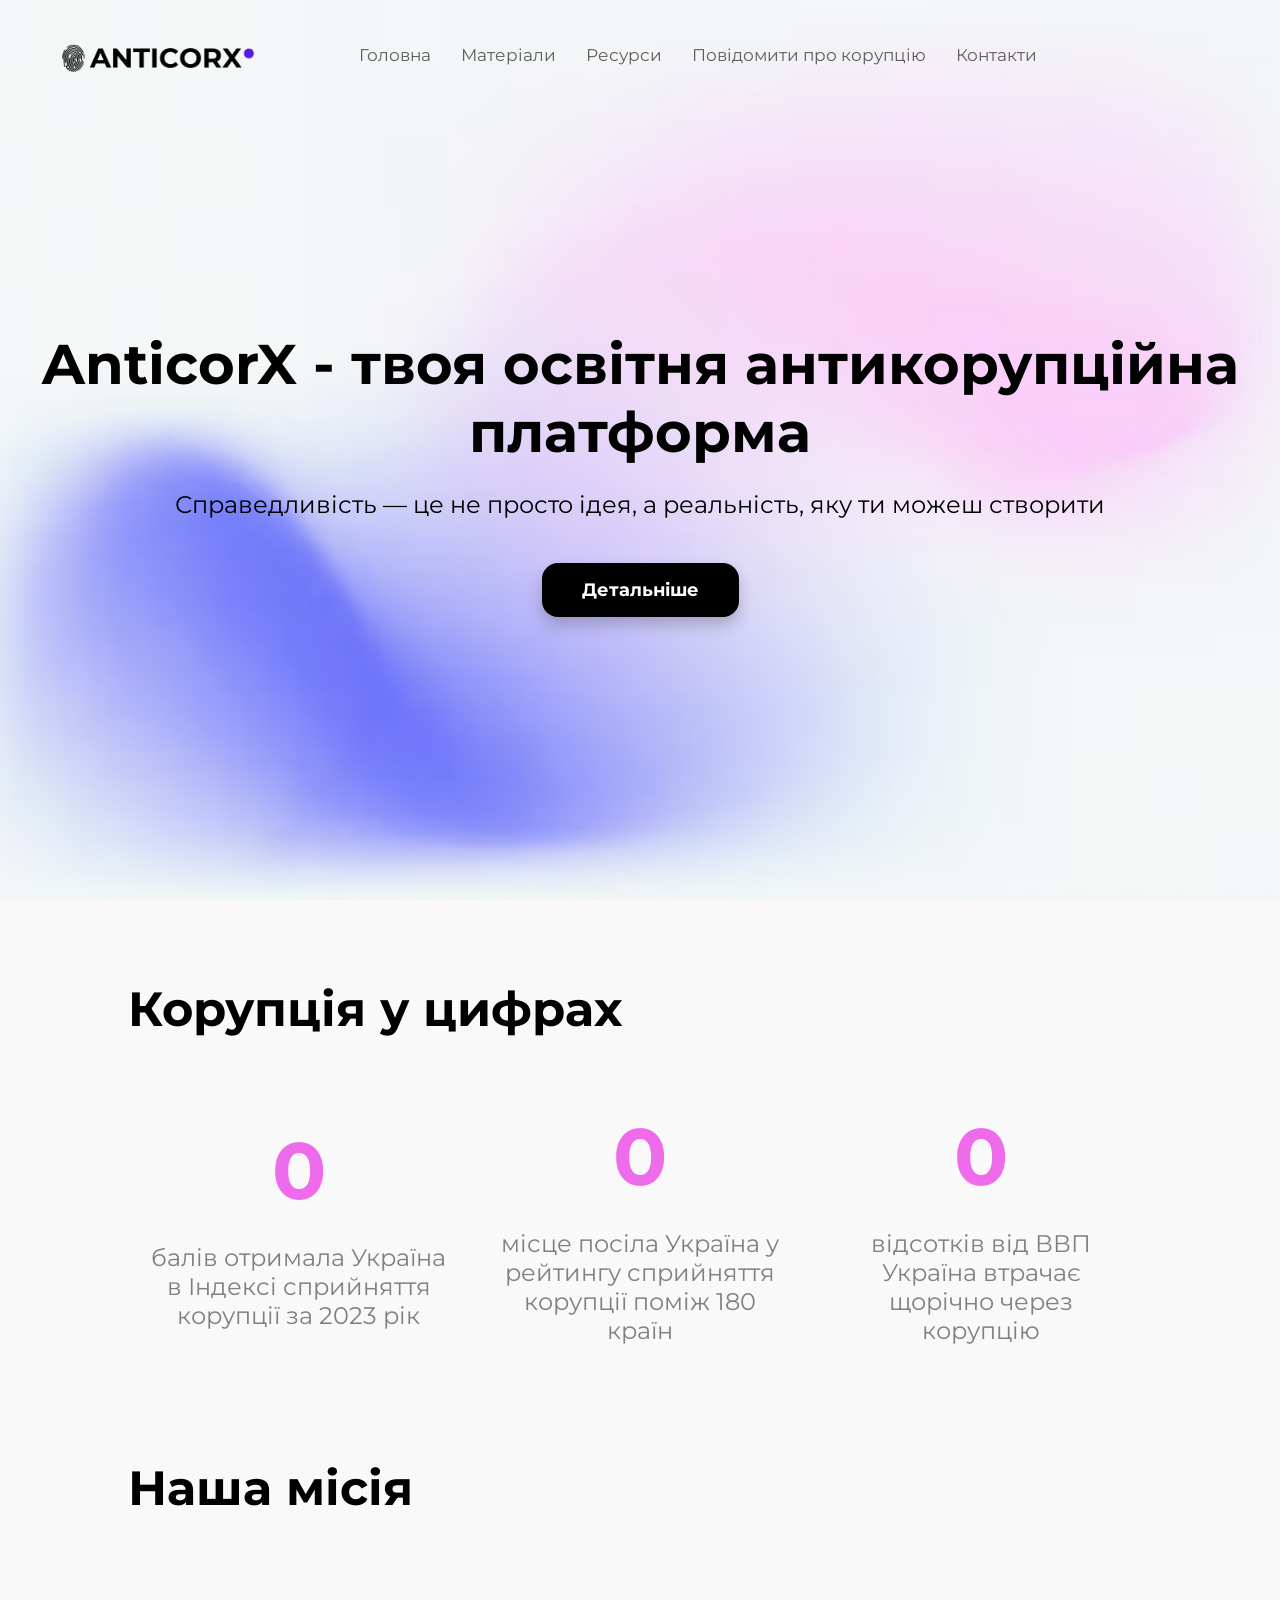
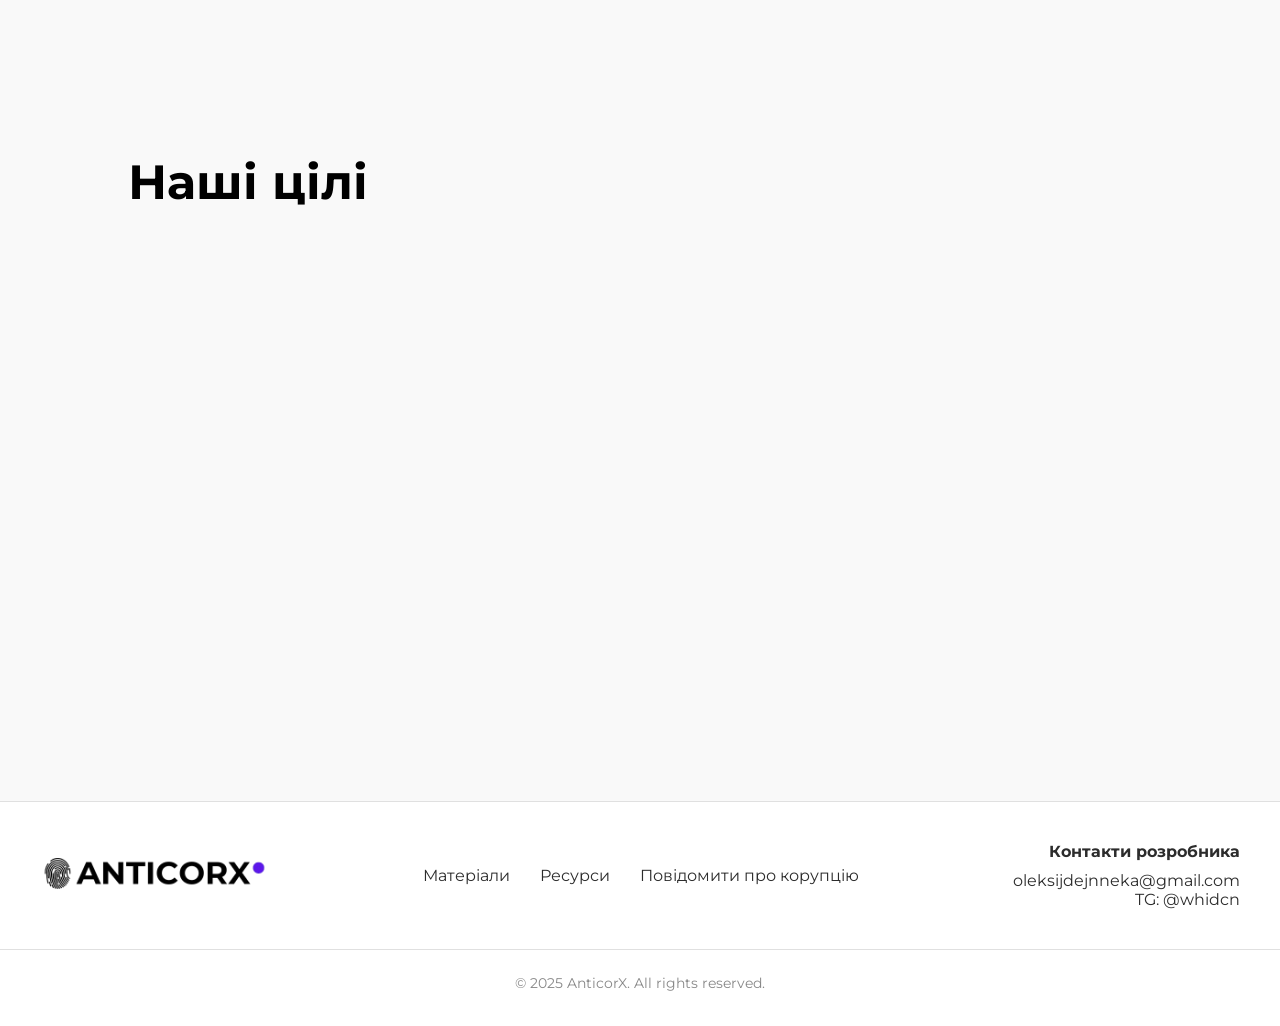
==== commit 89634ed3: "Consolidate duplicated inline JS into script.js" ====
--- a/index.html
+++ b/index.html
@@ -656,146 +656,6 @@
 
 
     <script src="script.js"></script>
-    <script>
-        // Header scroll animation
-        document.addEventListener('scroll', function () {
-                const header = document.querySelector('header');
-                if (window.scrollY > 0) {
-                    header.classList.add('scrolled');
-                } else {
-                    header.classList.remove('scrolled');
-                }
-            });
-            
-        // Кнопка Детальніше
-        document.querySelector('.btn').addEventListener('click', function (e) {
-                e.preventDefault();
-                const targetElement = document.querySelector(this.getAttribute('href'));
-                const offset = 110; // Відступ від верху
-
-                window.scrollTo({
-                    top: targetElement.offsetTop - offset,
-                    behavior: 'smooth'
-                });
-            });
-        
-        // Кнопка контакти
-        document.querySelector('.contacts').addEventListener('click', function (e) {
-                e.preventDefault();
-                const targetElement = document.querySelector(this.getAttribute('href'));
-                const offset = 110; // Відступ від верху
-
-                window.scrollTo({
-                    top: targetElement.offsetTop - offset,
-                    behavior: 'smooth'
-                });
-            });
-
-        // Функція для анімації підрахунку цифр
-            function animateValue(id, start, end, duration) {
-                let startTimestamp = null;
-                const step = (timestamp) => {
-                    if (!startTimestamp) startTimestamp = timestamp;
-                    const progress = Math.min((timestamp - startTimestamp) / duration, 1);
-                    document.getElementById(id).innerText = Math.floor(progress * (end - start) + start);
-                    if (progress < 1) {
-                        window.requestAnimationFrame(step);
-                    }
-                };
-                window.requestAnimationFrame(step);
-            }
-
-            // Функція для запуску анімації при потраплянні в зону видимості
-            function onIntersection(entries, observer) {
-                entries.forEach(entry => {
-                    if (entry.isIntersecting) {
-                        animateValue("lost-amount", 0, 36, 2000);  // 5 мільярдів
-                        animateValue("corruption-rank", 0, 104, 2000);  // 122 місце
-                        animateValue("percent-gdp", 0, 10, 2000);  // 10% ВВП
-                        observer.disconnect();  // Вимикаємо спостерігач після виконання
-                    }
-                });
-            }
-
-            // Налаштування Intersection Observer
-            document.addEventListener('DOMContentLoaded', function () {
-                const observer = new IntersectionObserver(onIntersection, {
-                    threshold: 0.5  // Запускати анімацію, коли 50% секції видно
-                });
-
-                // Початок спостереження за секцією з цифрами
-                const statsSection = document.querySelector('.corruption-stats');
-                observer.observe(statsSection);
-            });
-            
-            // Mission animation
-            document.addEventListener('DOMContentLoaded', function () {
-                    const missionText = document.querySelector('.mission-text');
-
-                    function handleScroll() {
-                        const rect = missionText.getBoundingClientRect();
-                        if (rect.top < window.innerHeight && rect.bottom >= 0) {
-                            missionText.classList.add('in-view');
-                        }
-                    }
-
-                    window.addEventListener('scroll', handleScroll);
-                    handleScroll(); // To check initial position
-                });
-
-            // Goals animation
-            document.addEventListener('DOMContentLoaded', function () {
-                    const goalItems = document.querySelectorAll('.goal-list li');
-
-                    function handleScroll() {
-                        goalItems.forEach((item) => {
-                            const rect = item.getBoundingClientRect();
-                            if (rect.top < window.innerHeight && rect.bottom >= 0) {
-                                item.classList.add('in-view');
-                            }
-                        });
-                    }
-
-                    window.addEventListener('scroll', handleScroll);
-                    handleScroll(); // To check initial position
-                });
-            
-            // Hide main content and show materials content
-            function showMain() {
-                    document.getElementById("main-content").style.display = "block";
-                    document.getElementById("materials-content").style.display = "none";
-                    document.getElementById("resources-content").style.display = "none";
-                    document.getElementById("report-content").style.display = "none";
-                }
-
-            function showMaterials() {
-                    document.getElementById("resources-content").style.display = "none";
-                    document.getElementById("main-content").style.display = "none";
-                    document.getElementById("materials-content").style.display = "block";
-                    document.getElementById("report-content").style.display = "none";
-                    
-                }
-
-            // Hide all the content and show resources content
-            function showResources() {
-                    document.getElementById("main-content").style.display = "none";
-                    document.getElementById("materials-content").style.display = "none";
-                    document.getElementById("resources-content").style.display = "block";
-                    document.getElementById("report-content").style.display = "none";
-                }
-            
-            // Hide all the content and show report content
-            function showReport() {
-                    
-                    document.getElementById("materials-content").style.display = "none";
-                    document.getElementById("resources-content").style.display = "none";
-                    document.getElementById("main-content").style.display = "none";
-                    document.getElementById("report-content").style.display = "block";
-                }
-
-
-
-    </script>
 </body>
 
 </html>
